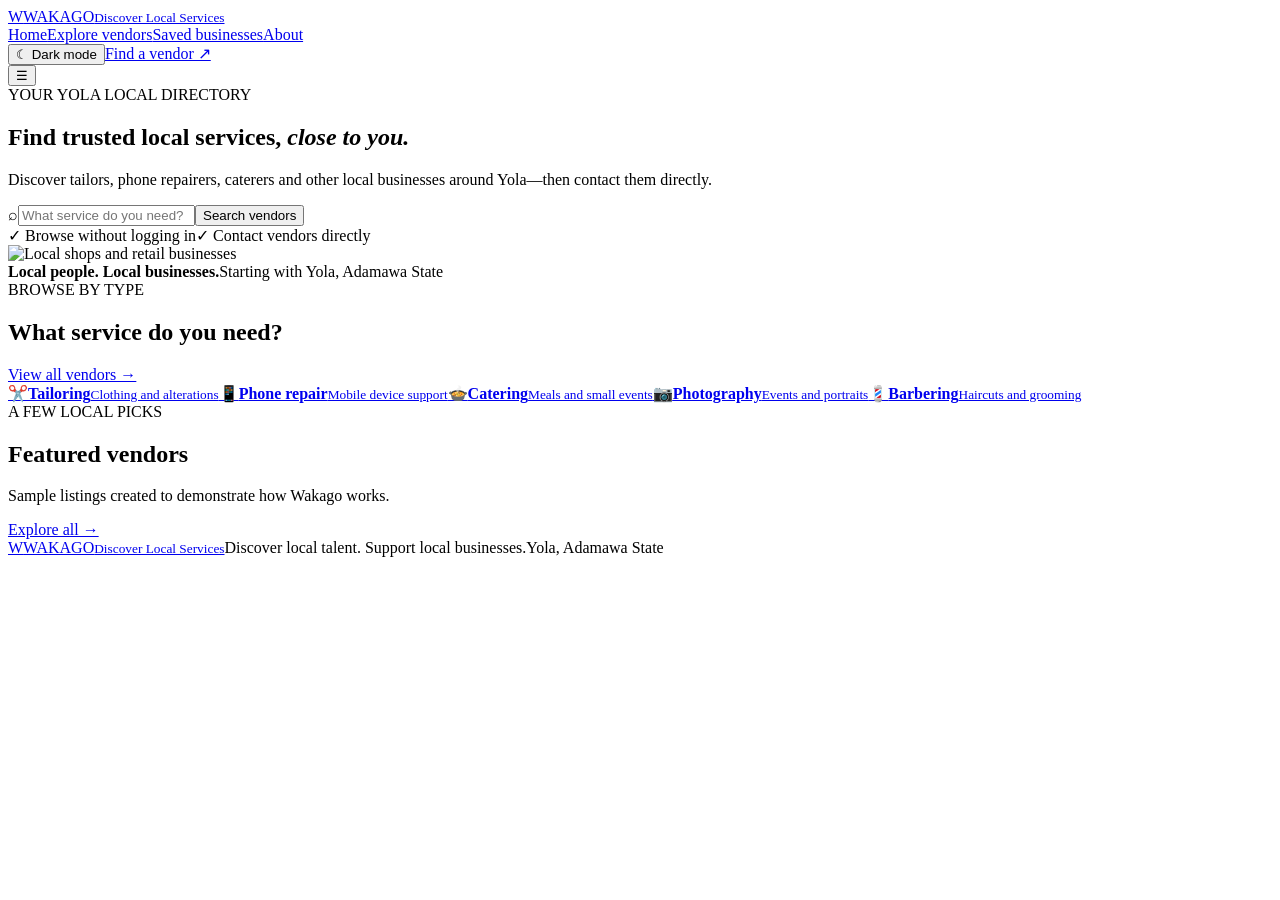
==== index.html @ bc4a3137 "Add files via upload" ====
<!doctype html>
<html lang="en" data-theme="light"><head><meta charset="utf-8"><meta name="viewport" content="width=device-width,initial-scale=1"><title>Wakago | Discover Local Services in Yola</title><link rel="stylesheet" href="css/style.css"></head><body>
<header class="topbar"><a class="brand" href="index.html"><span class="brand-mark">W</span><span>WAKAGO<small>Discover Local Services</small></span></a><nav><a class="active" href="index.html">Home</a><a href="explore.html">Explore vendors</a><a href="saved.html">Saved businesses</a><a href="about.html">About</a></nav><div class="nav-actions"><button class="theme-toggle" data-theme-toggle aria-label="Switch colour theme">☾ Dark mode</button><a class="nav-cta" href="explore.html">Find a vendor ↗</a></div><button class="menu-btn" aria-label="Toggle navigation">☰</button></header>
<main><section class="hero"><div class="hero-copy"><span class="eyebrow">YOUR YOLA LOCAL DIRECTORY</span><h1>Find trusted local services, <em>close to you.</em></h1><p>Discover tailors, phone repairers, caterers and other local businesses around Yola—then contact them directly.</p><form class="hero-search" action="explore.html"><span>⌕</span><input name="q" placeholder="What service do you need?" aria-label="Search services"><button>Search vendors</button></form><div class="hero-points"><span>✓ Browse without logging in</span><span>✓ Contact vendors directly</span></div></div><div class="hero-image"><img src="https://images.unsplash.com/photo-1441986300917-64674bd600d8?auto=format&fit=crop&w=1000&q=85" alt="Local shops and retail businesses"><div class="image-note"><strong>Local people. Local businesses.</strong><span>Starting with Yola, Adamawa State</span></div></div></section>
<section class="section"><div class="section-heading"><div><span class="eyebrow">BROWSE BY TYPE</span><h2>What service do you need?</h2></div><a class="text-link" href="explore.html">View all vendors →</a></div><div class="category-grid"><a class="category-tile" href="explore.html?category=Tailoring"><span>✂️</span><strong>Tailoring</strong><small>Clothing and alterations</small></a><a class="category-tile" href="explore.html?category=Phone%20Repair"><span>📱</span><strong>Phone repair</strong><small>Mobile device support</small></a><a class="category-tile" href="explore.html?category=Catering"><span>🍲</span><strong>Catering</strong><small>Meals and small events</small></a><a class="category-tile" href="explore.html?category=Photography"><span>📷</span><strong>Photography</strong><small>Events and portraits</small></a><a class="category-tile" href="explore.html?category=Barbering"><span>💈</span><strong>Barbering</strong><small>Haircuts and grooming</small></a></div></section>
<section class="section featured-section"><div class="section-heading"><div><span class="eyebrow">A FEW LOCAL PICKS</span><h2>Featured vendors</h2><p>Sample listings created to demonstrate how Wakago works.</p></div><a class="text-link" href="explore.html">Explore all →</a></div><div id="featured-vendors" class="vendor-grid"></div></section></main>
<footer><a class="brand" href="index.html"><span class="brand-mark">W</span><span>WAKAGO<small>Discover Local Services</small></span></a><span>Discover local talent. Support local businesses.</span><span>Yola, Adamawa State</span></footer><script src="js/app.js"></script></body></html>
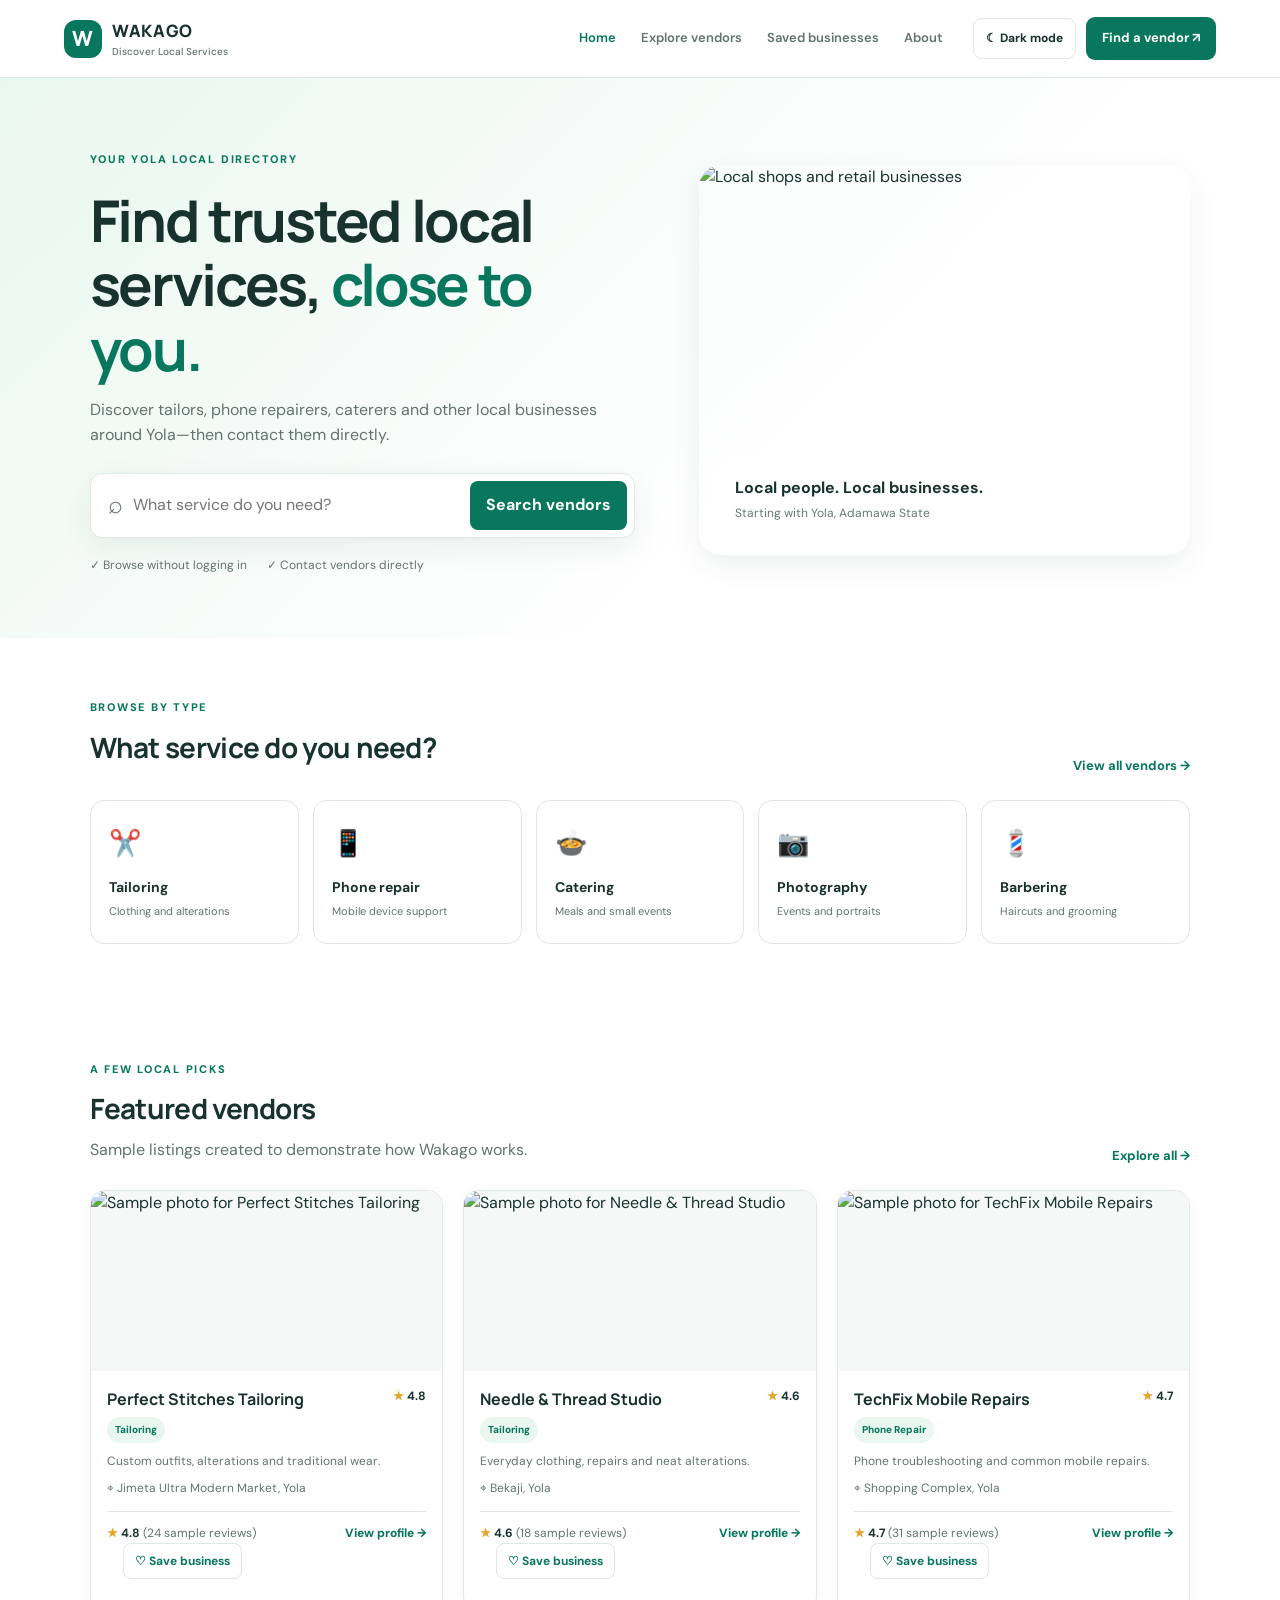
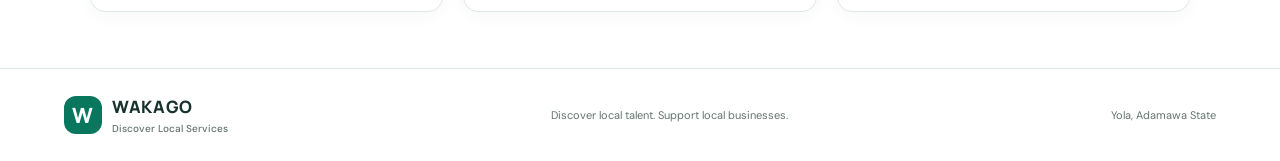
==== commit 8122e40a: "Fix footer and script tag references in index.html" ====
--- a/index.html
+++ b/index.html
@@ -1,7 +1,7 @@
 <!doctype html>
-<html lang="en" data-theme="light"><head><meta charset="utf-8"><meta name="viewport" content="width=device-width,initial-scale=1"><title>Wakago | Discover Local Services in Yola</title><link rel="stylesheet" href="css/style.css"></head><body>
+<html lang="en" data-theme="light"><head><meta charset="utf-8"><meta name="viewport" content="width=device-width,initial-scale=1"><title>Wakago | Discover Local Services in Yola</title><link rel="stylesheet" href="style.css"></head><body>
 <header class="topbar"><a class="brand" href="index.html"><span class="brand-mark">W</span><span>WAKAGO<small>Discover Local Services</small></span></a><nav><a class="active" href="index.html">Home</a><a href="explore.html">Explore vendors</a><a href="saved.html">Saved businesses</a><a href="about.html">About</a></nav><div class="nav-actions"><button class="theme-toggle" data-theme-toggle aria-label="Switch colour theme">☾ Dark mode</button><a class="nav-cta" href="explore.html">Find a vendor ↗</a></div><button class="menu-btn" aria-label="Toggle navigation">☰</button></header>
 <main><section class="hero"><div class="hero-copy"><span class="eyebrow">YOUR YOLA LOCAL DIRECTORY</span><h1>Find trusted local services, <em>close to you.</em></h1><p>Discover tailors, phone repairers, caterers and other local businesses around Yola—then contact them directly.</p><form class="hero-search" action="explore.html"><span>⌕</span><input name="q" placeholder="What service do you need?" aria-label="Search services"><button>Search vendors</button></form><div class="hero-points"><span>✓ Browse without logging in</span><span>✓ Contact vendors directly</span></div></div><div class="hero-image"><img src="https://images.unsplash.com/photo-1441986300917-64674bd600d8?auto=format&fit=crop&w=1000&q=85" alt="Local shops and retail businesses"><div class="image-note"><strong>Local people. Local businesses.</strong><span>Starting with Yola, Adamawa State</span></div></div></section>
 <section class="section"><div class="section-heading"><div><span class="eyebrow">BROWSE BY TYPE</span><h2>What service do you need?</h2></div><a class="text-link" href="explore.html">View all vendors →</a></div><div class="category-grid"><a class="category-tile" href="explore.html?category=Tailoring"><span>✂️</span><strong>Tailoring</strong><small>Clothing and alterations</small></a><a class="category-tile" href="explore.html?category=Phone%20Repair"><span>📱</span><strong>Phone repair</strong><small>Mobile device support</small></a><a class="category-tile" href="explore.html?category=Catering"><span>🍲</span><strong>Catering</strong><small>Meals and small events</small></a><a class="category-tile" href="explore.html?category=Photography"><span>📷</span><strong>Photography</strong><small>Events and portraits</small></a><a class="category-tile" href="explore.html?category=Barbering"><span>💈</span><strong>Barbering</strong><small>Haircuts and grooming</small></a></div></section>
 <section class="section featured-section"><div class="section-heading"><div><span class="eyebrow">A FEW LOCAL PICKS</span><h2>Featured vendors</h2><p>Sample listings created to demonstrate how Wakago works.</p></div><a class="text-link" href="explore.html">Explore all →</a></div><div id="featured-vendors" class="vendor-grid"></div></section></main>
-<footer><a class="brand" href="index.html"><span class="brand-mark">W</span><span>WAKAGO<small>Discover Local Services</small></span></a><span>Discover local talent. Support local businesses.</span><span>Yola, Adamawa State</span></footer><script src="js/app.js"></script></body></html>
+<footer><a class="brand" href="index.html"><span class="brand-mark">W</span><span>WAKAGO<small>Discover Local Services</small></span></a><span>Discover local talent. Support local businesses.</span><span>Yola, Adamawa State</span></footer><script src="app.js"></script></body></html>
--- a/style.css
+++ b/style.css
@@ -0,0 +1,9 @@
+@import url('https://fonts.googleapis.com/css2?family=DM+Sans:wght@400;500;600;700&family=Manrope:wght@400;500;600;700;800&display=swap');
+:root{color-scheme:light;--bg:#ffffff;--surface:#ffffff;--text:#18332e;--muted:#63736d;--line:#e0e8e2;--green:#08775e;--green-dark:#075342;--mint:#eaf7f0;--soft:#f5f8f6;--shadow:0 10px 30px rgba(15,56,44,.07)}
+html[data-theme="dark"]{color-scheme:dark;--bg:#202725;--surface:#2a3330;--text:#f0f5f2;--muted:#c0cbc5;--line:#45514b;--green:#65d0a9;--green-dark:#267d62;--mint:#34463d;--soft:#303a35;--shadow:0 10px 30px rgba(0,0,0,.2)}
+*{box-sizing:border-box}body{margin:0;background:var(--bg);color:var(--text);font-family:'DM Sans',sans-serif;line-height:1.55}a{color:inherit;text-decoration:none}button,input,select{font:inherit}button,a,select{ -webkit-tap-highlight-color:transparent}.topbar{height:auto;min-height:78px;padding:15px max(5vw,20px);display:flex;align-items:center;gap:30px;background:var(--surface);border-bottom:1px solid var(--line);position:sticky;top:0;z-index:10}.brand{display:flex;align-items:center;gap:10px;font-family:Manrope,sans-serif;font-weight:800;letter-spacing:.04em;font-size:17px;white-space:nowrap}.brand small{display:block;font-family:'DM Sans',sans-serif;letter-spacing:0;font-size:10px;font-weight:500;color:var(--muted)}.brand-mark{display:grid;place-items:center;width:38px;height:38px;border-radius:12px;background:var(--green);color:#fff;font-size:21px}.topbar nav{display:flex;gap:25px;margin-left:auto}.topbar nav a{font-size:13px;font-weight:600;color:var(--muted)}.topbar nav a:hover,.topbar nav .active{color:var(--green)}.nav-actions{display:flex;gap:10px;align-items:center}.nav-cta,.button-link{display:inline-flex;align-items:center;justify-content:center;padding:11px 16px;background:var(--green);color:#fff;border-radius:9px;font-weight:700;font-size:13px;border:0}.nav-cta:hover,.button-link:hover{background:var(--green-dark)}.theme-toggle{border:1px solid var(--line);background:var(--surface);color:var(--text);padding:10px 12px;border-radius:9px;cursor:pointer;font-size:12px;font-weight:700}.menu-btn{display:none;background:transparent;border:0;color:var(--text);font-size:24px}.hero{display:grid;grid-template-columns:1fr .9fr;gap:5vw;align-items:center;padding:68px max(7vw,24px) 64px;background:linear-gradient(135deg,var(--mint),var(--bg) 65%)}.hero-copy{max-width:620px}.eyebrow{font-size:11px;letter-spacing:.16em;font-weight:800;color:var(--green);text-transform:uppercase}.hero h1,.about-hero h1{font-family:Manrope,sans-serif;font-size:clamp(36px,4.5vw,60px);line-height:1.12;letter-spacing:-.04em;margin:17px 0}.hero h1 em{font-style:normal;color:var(--green)}.hero-copy>p,.page-heading p,.section-heading p{color:var(--muted);max-width:540px}.hero-search{display:flex;align-items:center;gap:10px;background:var(--surface);border:1px solid var(--line);padding:7px;border-radius:12px;box-shadow:var(--shadow);margin:25px 0 18px}.hero-search>span{padding-left:10px;font-size:25px;color:var(--muted)}.hero-search input{border:0;outline:0;min-width:0;flex:1;background:transparent;color:var(--text);padding:10px 0}.hero-search button{border:0;background:var(--green);color:#fff;padding:12px 16px;border-radius:8px;font-weight:700;cursor:pointer}.hero-points{display:flex;flex-wrap:wrap;gap:20px;color:var(--muted);font-size:12px}.hero-image{height:390px;position:relative;border-radius:22px;overflow:hidden;box-shadow:var(--shadow)}.hero-image img{width:100%;height:100%;object-fit:cover}.image-note{position:absolute;bottom:18px;left:18px;right:18px;background:rgba(255,255,255,.94);color:#18332e;border-radius:12px;padding:15px 18px}.image-note strong,.image-note span{display:block}.image-note span{font-size:12px;color:#687973;margin-top:3px}.section{padding:56px max(7vw,24px)}.section-heading{display:flex;justify-content:space-between;align-items:end;gap:20px;margin-bottom:24px}.section h2,.section-heading h2{font-family:Manrope,sans-serif;font-size:28px;letter-spacing:-.025em;margin:7px 0}.section-heading p{margin:4px 0}.text-link{font-weight:700;color:var(--green);font-size:13px;white-space:nowrap}.category-grid{display:grid;grid-template-columns:repeat(5,1fr);gap:14px}.category-tile{background:var(--surface);border:1px solid var(--line);border-radius:14px;padding:22px 18px;display:flex;flex-direction:column;gap:5px;transition:transform .15s,border-color .15s}.category-tile:hover{transform:translateY(-3px);border-color:var(--green)}.category-tile>span{font-size:26px;margin-bottom:8px}.category-tile strong{font-size:14px}.category-tile small{font-size:11px;color:var(--muted)}.featured-section{background:var(--surface)}.vendor-grid{display:grid;grid-template-columns:repeat(3,minmax(0,1fr));gap:20px}.vendor-card{overflow:hidden;background:var(--surface);border:1px solid var(--line);border-radius:15px;box-shadow:0 4px 18px rgba(10,40,30,.035);transition:transform .16s,border-color .16s}.vendor-card:hover{transform:translateY(-3px);border-color:var(--green)}.vendor-card img{width:100%;height:180px;object-fit:cover;display:block;background:var(--soft)}.vendor-card-body{padding:16px}.vendor-card-top{display:flex;justify-content:space-between;gap:8px;align-items:start}.vendor-card h3{font-family:Manrope,sans-serif;font-size:16px;margin:0 0 4px}.category-pill{display:inline-block;background:var(--mint);color:var(--green);font-size:10px;font-weight:800;padding:5px 8px;border-radius:30px;white-space:nowrap}.vendor-card p{font-size:12px;color:var(--muted);margin:9px 0}.rating{font-size:12px;font-weight:700;color:var(--text)}.rating span{color:#e5a52a}.location-line{display:flex;gap:6px;align-items:center}.card-bottom{display:flex;justify-content:space-between;align-items:center;border-top:1px solid var(--line);margin-top:13px;padding-top:12px}.view-link{font-size:12px;color:var(--green);font-weight:800}.page-wrap{max-width:1180px;margin:0 auto;padding:52px 24px 70px}.page-heading{margin-bottom:28px}.page-heading h1{font-family:Manrope,sans-serif;font-size:clamp(30px,4vw,44px);letter-spacing:-.035em;margin:8px 0}.filter-bar{display:grid;grid-template-columns:1fr 210px 250px;gap:12px;padding:12px;background:var(--surface);border:1px solid var(--line);border-radius:14px;margin-bottom:20px}.search-field{display:flex;align-items:center;gap:10px;border:1px solid var(--line);border-radius:9px;padding:0 13px;color:var(--muted);font-size:24px}.search-field input{width:100%;border:0;outline:0;background:transparent;color:var(--text);padding:11px 0;font-size:13px}.filter-bar select{border:1px solid var(--line);border-radius:9px;padding:0 12px;background:var(--surface);color:var(--text);font-size:13px;min-width:0}.result-count{color:var(--muted);font-size:12px;margin:0 0 16px}.prototype-note{font-size:12px;color:var(--muted);margin-top:28px;padding:13px 15px;border-radius:9px;background:var(--soft)}.back-link{display:inline-block;color:var(--green);font-weight:700;font-size:13px;margin-bottom:22px}.profile-card{background:var(--surface);border:1px solid var(--line);border-radius:18px;overflow:hidden;box-shadow:var(--shadow)}.profile-cover{width:100%;height:340px;object-fit:cover;display:block}.profile-content{padding:28px}.profile-head{display:flex;justify-content:space-between;gap:20px;align-items:flex-start}.profile-head h1{font-family:Manrope,sans-serif;font-size:clamp(26px,4vw,38px);margin:8px 0 5px}.profile-subtitle{color:var(--muted);margin:0}.profile-rating{margin-top:12px}.profile-actions{display:flex;flex-wrap:wrap;gap:10px}.contact-button{display:inline-flex;align-items:center;justify-content:center;gap:7px;padding:12px 16px;border-radius:9px;background:var(--green);color:#fff;font-weight:800;font-size:13px}.contact-button.phone{background:var(--surface);color:var(--green);border:1px solid var(--green)}.profile-details{display:grid;grid-template-columns:1fr 1fr;gap:22px;margin-top:26px;padding-top:24px;border-top:1px solid var(--line)}.profile-details h2,.info-card h2{font-family:Manrope,sans-serif;font-size:18px;margin:0 0 9px}.profile-details p{font-size:13px;color:var(--muted)}.detail-item{margin:12px 0;font-size:13px}.detail-item strong{display:block;font-size:11px;color:var(--muted);margin-bottom:2px}.about-hero{padding:75px 24px;text-align:center;background:linear-gradient(135deg,var(--mint),var(--bg));}.about-hero h1{font-size:clamp(34px,5vw,52px);max-width:760px;margin:12px auto}.about-hero p{max-width:650px;margin:0 auto;color:var(--muted)}.about-columns{display:grid;grid-template-columns:repeat(3,1fr);gap:18px}.info-card{background:var(--surface);border:1px solid var(--line);border-radius:14px;padding:25px}.info-icon{display:grid;place-items:center;width:43px;height:43px;background:var(--mint);border-radius:12px;font-size:22px;margin-bottom:17px}.info-card p,.contact-strip p{font-size:13px;color:var(--muted)}.contact-strip{margin:0 max(7vw,24px) 60px;padding:27px 30px;background:var(--mint);border-radius:16px;display:flex;align-items:center;justify-content:space-between;gap:20px}.contact-strip h2{font-family:Manrope,sans-serif;margin:0}.contact-strip p{margin:5px 0 0}footer{display:flex;align-items:center;justify-content:space-between;gap:20px;padding:25px max(5vw,20px);border-top:1px solid var(--line);background:var(--surface);font-size:11px;color:var(--muted)}footer .brand{color:var(--text)}.about-footer{background:var(--green-dark);color:#eaf4ef;border-color:transparent}.about-footer .brand{color:#fff}.about-footer .brand small{color:#c5ded4}.about-footer .brand-mark{background:#eaf4ef;color:var(--green-dark)}.empty-state{grid-column:1/-1;text-align:center;padding:45px 20px;background:var(--surface);border:1px dashed var(--line);border-radius:14px;color:var(--muted)}
+@media(max-width:900px){.topbar{gap:14px}.topbar nav{gap:15px}.nav-cta{display:none}.hero{gap:28px;padding-top:45px}.hero-image{height:330px}.category-grid{grid-template-columns:repeat(3,1fr)}.vendor-grid{grid-template-columns:repeat(2,minmax(0,1fr))}.filter-bar{grid-template-columns:1fr 1fr}.search-field{grid-column:1/-1}.profile-cover{height:280px}}
+@media(max-width:620px){.topbar{min-height:68px;padding:12px 16px;flex-wrap:wrap}.topbar nav{display:none;order:5;width:100%;margin:0;padding:10px 0 4px;justify-content:space-between}.topbar.nav-open nav{display:flex}.topbar nav a{font-size:12px}.nav-actions{margin-left:auto}.theme-toggle{padding:9px;font-size:11px}.menu-btn{display:block}.hero{grid-template-columns:1fr;padding:40px 20px 34px}.hero h1{font-size:39px}.hero-image{height:260px}.hero-search button{padding:11px;font-size:11px}.hero-points{gap:10px}.section{padding:38px 20px}.section-heading{align-items:start}.section h2,.section-heading h2{font-size:23px}.category-grid{grid-template-columns:repeat(2,1fr);gap:10px}.category-tile{padding:16px 13px}.vendor-grid{grid-template-columns:1fr;gap:14px}.vendor-card img{height:205px}.page-wrap{padding:34px 16px 50px}.filter-bar{grid-template-columns:1fr}.search-field{grid-column:auto}.filter-bar select{padding:12px}.profile-cover{height:220px}.profile-content{padding:18px}.profile-head{display:block}.profile-actions{margin-top:18px}.profile-details{grid-template-columns:1fr;gap:8px}.about-hero{padding:55px 20px}.about-columns{grid-template-columns:1fr;padding-top:32px;padding-bottom:32px}.contact-strip{margin:0 20px 38px;padding:22px;align-items:flex-start;flex-direction:column}footer{flex-direction:column;align-items:flex-start;padding:22px 20px;gap:12px}}
+
+.save-small{margin:0 16px 16px;border:1px solid var(--line);background:var(--surface);color:var(--green);padding:8px 11px;border-radius:8px;font-size:12px;font-weight:700;cursor:pointer}.save-small.is-saved,.save-profile.is-saved{background:var(--mint);color:var(--green);border-color:var(--green)}.save-profile{cursor:pointer;border:0}.save-status{font-size:13px;color:var(--green);font-weight:700;min-height:0;margin:12px 0 0}.save-status:empty{display:none}
+@media(max-width:620px){.topbar nav{flex-wrap:wrap;gap:12px}.topbar nav a{font-size:11px}}
